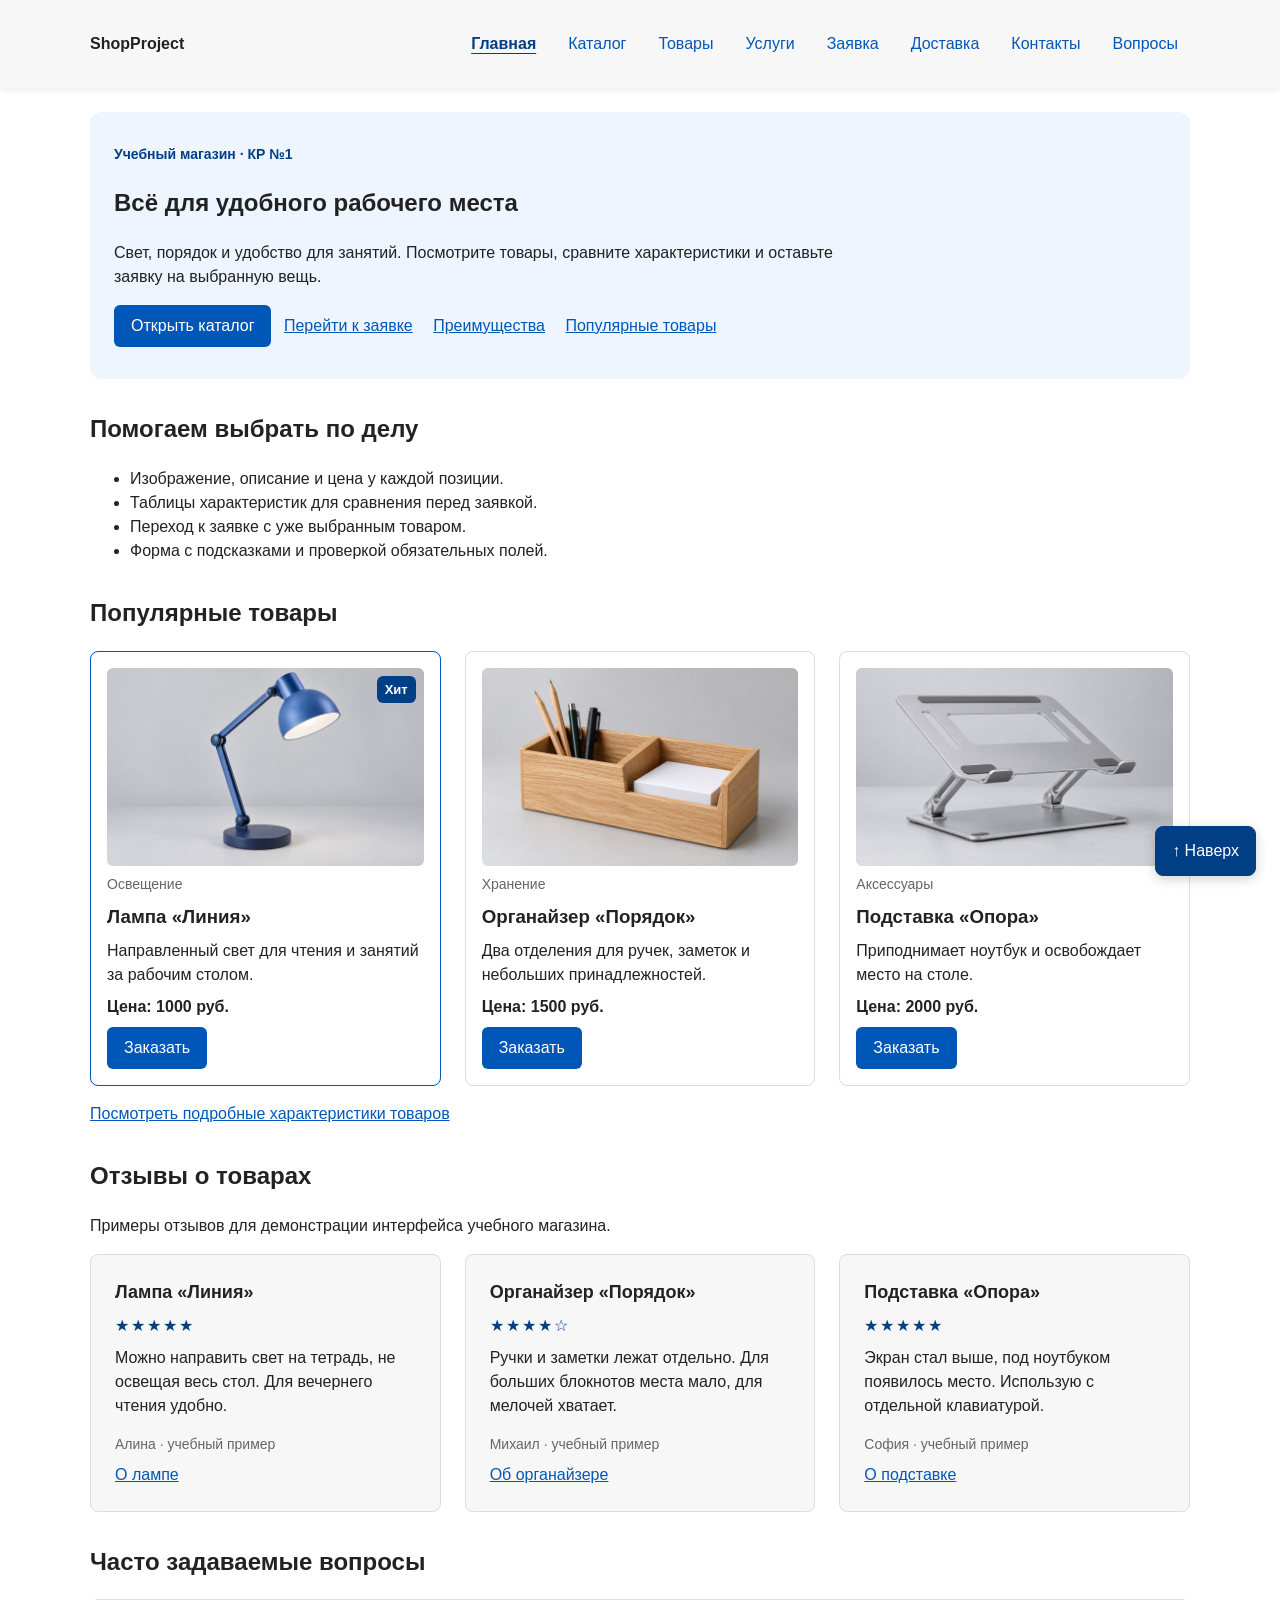
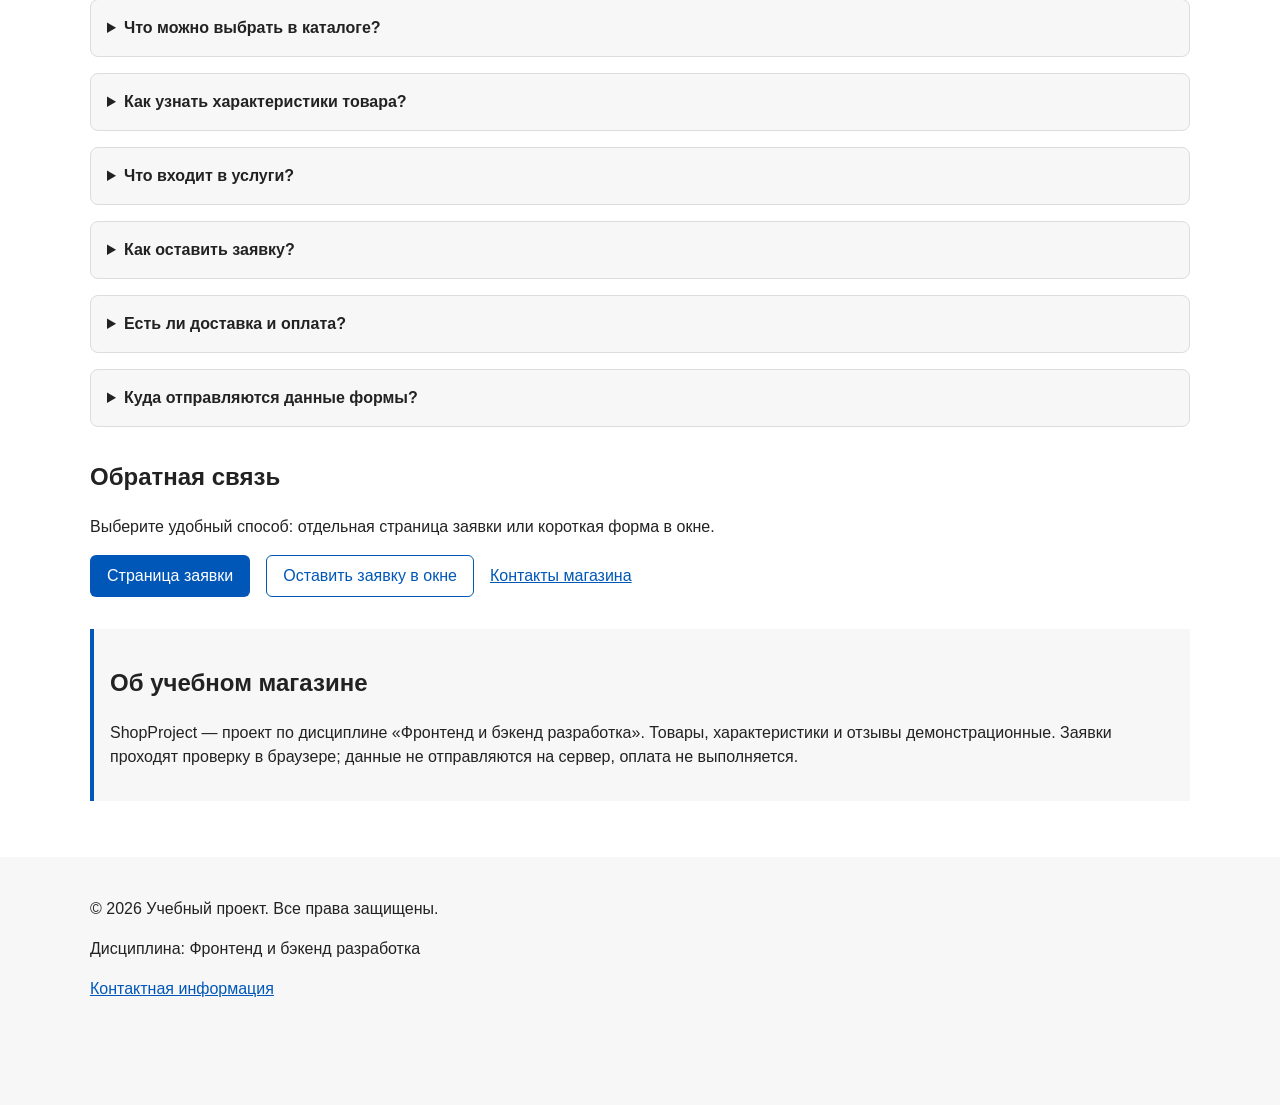
==== index.html @ c2171554 "chore: import HTML and CSS shop from KR1" ====
<!DOCTYPE html>
<html lang="ru">
<head>
  <meta charset="UTF-8">
  <meta name="viewport" content="width=device-width, initial-scale=1.0">
  <meta name="description" content="ShopProject: товары и услуги для рабочего места. Каталог, характеристики, отзывы и учебная форма заявки.">
  <title>Товары для рабочего места — ShopProject</title>
  <meta property="og:type" content="website">
  <meta property="og:locale" content="ru_RU">
  <meta property="og:site_name" content="ShopProject">
  <meta property="og:title" content="Товары для рабочего места — ShopProject">
  <meta property="og:description" content="ShopProject: товары и услуги для рабочего места. Каталог, характеристики, отзывы и учебная форма заявки.">
  <meta property="og:url" content="https://destroffik-code.github.io/kr1-html-css-shop/">
  <meta property="og:image" content="https://destroffik-code.github.io/kr1-html-css-shop/images/preview.jpg">
  <meta property="og:image:width" content="1200">
  <meta property="og:image:height" content="630">
  <meta property="og:image:alt" content="ShopProject — учебный интернет-магазин">
  <link rel="stylesheet" href="css/style.css">
  <script src="js/main.js" defer></script>
</head>
<body class="page" id="top">
  <a class="skip-link" href="#main-content">К содержимому</a>
  <header class="site-header">
    <div class="site-header__inner">
      <a class="site-header__logo" href="index.html">ShopProject</a>
      <nav class="site-nav" aria-label="Основная навигация">
        <ul class="site-nav__list">
          <li class="site-nav__item"><a class="site-nav__link site-nav__link--active" href="index.html" aria-current="page">Главная</a></li>
          <li class="site-nav__item"><a class="site-nav__link" href="catalog.html">Каталог</a></li>
          <li class="site-nav__item"><a class="site-nav__link" href="product.html">Товары</a></li>
          <li class="site-nav__item"><a class="site-nav__link" href="services.html">Услуги</a></li>
          <li class="site-nav__item"><a class="site-nav__link" href="order.html">Заявка</a></li>
          <li class="site-nav__item"><a class="site-nav__link" href="delivery.html">Доставка</a></li>
          <li class="site-nav__item"><a class="site-nav__link" href="contacts.html">Контакты</a></li>
          <li class="site-nav__item"><a class="site-nav__link" href="index.html#faq">Вопросы</a></li>
        </ul>
      </nav>
    </div>
  </header>
  <main class="page__main" id="main-content" tabindex="-1">
    <section class="hero">
      <p class="hero__eyebrow">Учебный магазин · КР №1</p>
      <h1 class="hero__title">Всё для удобного рабочего места</h1>
      <p class="hero__description">Свет, порядок и удобство для занятий. Посмотрите товары,
        сравните характеристики и оставьте заявку на выбранную вещь.</p>
      <a class="button button--primary" href="catalog.html">Открыть каталог</a>
      <a class="hero__link" href="order.html">Перейти к заявке</a>
      <a class="hero__link" href="#advantages">Преимущества</a>
      <a class="hero__link" href="#popular">Популярные товары</a>
    </section>

    <section class="section" id="advantages">
      <h2 class="section__title">Помогаем выбрать по делу</h2>
      <ul class="advantages-list">
        <li class="advantages-list__item">Изображение, описание и цена у каждой позиции.</li>
        <li class="advantages-list__item">Таблицы характеристик для сравнения перед заявкой.</li>
        <li class="advantages-list__item">Переход к заявке с уже выбранным товаром.</li>
        <li class="advantages-list__item">Форма с подсказками и проверкой обязательных полей.</li>
      </ul>
    </section>

    <section class="section" id="popular">
      <h2 class="section__title">Популярные товары</h2>
      <div class="products-grid">
        <article class="product-card product-card--featured">
          <span class="product-card__badge">Хит</span>
          <a class="product-card__image-link" href="product.html#lamp" aria-label="Подробнее: Лампа «Линия»">
            <img class="product-card__image" src="images/lamp.jpg" alt="Синяя настольная лампа с шарнирной стойкой и круглым тёмным основанием" width="640" height="400" loading="lazy" decoding="async">
          </a>
          <p class="product-card__category">Освещение</p>
          <h3 class="product-card__title"><a class="product-card__title-link" href="product.html#lamp">Лампа «Линия»</a></h3>
          <p class="product-card__description">Направленный свет для чтения и занятий за рабочим столом.</p>
          <p class="product-card__price">Цена: 1000 руб.</p>
          <button class="button button--primary product-card__button" type="button" data-product="Лампа «Линия»">Заказать</button>
        </article>

        <article class="product-card">
          <a class="product-card__image-link" href="product.html#organizer" aria-label="Подробнее: Органайзер «Порядок»">
            <img class="product-card__image" src="images/organizer.jpg" alt="Деревянный органайзер с двумя отделениями для карандашей, ручек и бумаги" width="640" height="400" loading="lazy" decoding="async">
          </a>
          <p class="product-card__category">Хранение</p>
          <h3 class="product-card__title"><a class="product-card__title-link" href="product.html#organizer">Органайзер «Порядок»</a></h3>
          <p class="product-card__description">Два отделения для ручек, заметок и небольших принадлежностей.</p>
          <p class="product-card__price">Цена: 1500 руб.</p>
          <button class="button button--primary product-card__button" type="button" data-product="Органайзер «Порядок»">Заказать</button>
        </article>

        <article class="product-card">

          <a class="product-card__image-link" href="product.html#stand" aria-label="Подробнее: Подставка «Опора»">
            <img class="product-card__image" src="images/stand.jpg" alt="Серебристая алюминиевая подставка для ноутбука с нескользящими накладками" width="640" height="400" loading="lazy" decoding="async">
          </a>
          <p class="product-card__category">Аксессуары</p>
          <h3 class="product-card__title"><a class="product-card__title-link" href="product.html#stand">Подставка «Опора»</a></h3>
          <p class="product-card__description">Приподнимает ноутбук и освобождает место на столе.</p>
          <p class="product-card__price">Цена: 2000 руб.</p>
          <button class="button button--primary product-card__button" type="button" data-product="Подставка «Опора»">Заказать</button>
        </article>
      </div>
      <p><a href="product.html">Посмотреть подробные характеристики товаров</a></p>
    </section>

    <section class="section" id="reviews" aria-labelledby="reviews-title">
      <h2 class="section__title" id="reviews-title">Отзывы о товарах</h2>
      <p class="section__description">Примеры отзывов для демонстрации интерфейса учебного магазина.</p>
      <div class="reviews-grid">
        <article class="review-card">
          <h3 class="review-card__title">Лампа «Линия»</h3>
          <p class="review-card__rating" aria-label="Оценка 5 из 5">★★★★★</p>
          <blockquote class="review-card__quote">Можно направить свет на тетрадь, не освещая весь стол. Для вечернего чтения удобно.</blockquote>
          <p class="review-card__author">Алина · учебный пример</p>
          <a class="review-card__link" href="product.html#lamp">О лампе</a>
        </article>
        <article class="review-card">
          <h3 class="review-card__title">Органайзер «Порядок»</h3>
          <p class="review-card__rating" aria-label="Оценка 4 из 5">★★★★☆</p>
          <blockquote class="review-card__quote">Ручки и заметки лежат отдельно. Для больших блокнотов места мало, для мелочей хватает.</blockquote>
          <p class="review-card__author">Михаил · учебный пример</p>
          <a class="review-card__link" href="product.html#organizer">Об органайзере</a>
        </article>
        <article class="review-card">
          <h3 class="review-card__title">Подставка «Опора»</h3>
          <p class="review-card__rating" aria-label="Оценка 5 из 5">★★★★★</p>
          <blockquote class="review-card__quote">Экран стал выше, под ноутбуком появилось место. Использую с отдельной клавиатурой.</blockquote>
          <p class="review-card__author">София · учебный пример</p>
          <a class="review-card__link" href="product.html#stand">О подставке</a>
        </article>
      </div>
    </section>

    <section class="section" id="faq" aria-labelledby="faq-title">
      <h2 class="section__title" id="faq-title">Часто задаваемые вопросы</h2>
      <div class="faq">
        <details class="faq__item">
          <summary class="faq__question">Что можно выбрать в каталоге?</summary>
          <p class="faq__answer">В каталоге представлены четыре товара для рабочего стола: лампа «Линия», органайзер «Порядок», подставка для ноутбука «Опора» и коврик «Контур». Лампа помогает направить свет на рабочую поверхность, органайзер — разложить принадлежности, подставка — приподнять ноутбук, а коврик — защитить стол и выделить место для клавиатуры и мыши. У каждой позиции есть изображение, краткое описание и цена.</p>
          <p class="faq__answer">Также можно выбрать две услуги: подбор рабочего места и организацию стола. Они подойдут, если нужна помощь с выбором принадлежностей или их размещением. Из <a href="catalog.html">каталога</a> можно перейти к подробному описанию любой позиции и оставить заявку. Все товары, услуги и цены представлены в рамках учебного проекта.</p>
        </details>
        <details class="faq__item">
          <summary class="faq__question">Как узнать характеристики товара?</summary>
          <p class="faq__answer">Нажмите на изображение или название нужного товара в каталоге: ссылка откроет его раздел на <a href="product.html">странице характеристик</a>. Там размещены увеличенная иллюстрация, описание назначения, цена и таблица параметров. В таблицах указаны материалы, размеры и другие сведения, которые помогают оценить, подходит ли вещь для вашего рабочего места.</p>
          <p class="faq__answer">Перед выбором лампы посмотрите её высоту, питание и источник света; у органайзера — размеры и количество отделений; у подставки — допустимый размер ноутбука; у коврика — габариты и материал. Между товарами можно переходить по ссылкам в начале страницы. Если после сравнения остались вопросы, перейдите к заявке и укажите их в комментарии.</p>
        </details>
        <details class="faq__item">
          <summary class="faq__question">Что входит в услуги?</summary>
          <p class="faq__answer">Услуга «Подбор рабочего места» включает обсуждение ваших задач и размеров стола, подбор освещения и аксессуаров из каталога, а также рекомендации по их сочетанию. Услуга «Организация стола» посвящена размещению ноутбука и принадлежностей, хранению мелочей и укладке проводов. Её результат описан как схема размещения вещей и памятка по поддержанию порядка.</p>
          <p class="faq__answer">Обе услуги представлены в формате дистанционной консультации продолжительностью 30 минут. Для обсуждения понадобятся размеры стола и описание того, как вы работаете или учитесь. Демонстрационная стоимость подбора — 700 руб., организации стола — 1200 руб.; покупка товаров и выезд специалиста в неё не входят. Подробности и кнопки заявки находятся на <a href="services.html">странице услуг</a>. Фактически консультации в учебном проекте не проводятся.</p>
        </details>
        <details class="faq__item">
          <summary class="faq__question">Как оставить заявку?</summary>
          <p class="faq__answer">Выберите товар или услугу и нажмите «Оставить заявку» в каталоге либо на странице описания. Откроется форма с уже выбранной позицией и темой обращения. Если нужен общий вопрос, перейдите на <a href="order.html">страницу заявки</a> через меню и оставьте вариант без выбора позиции. На главной странице также доступна короткая форма в модальном окне.</p>
          <p class="faq__answer">Укажите имя длиной от двух символов, e-mail и телефон в формате +7 (900) 000-00-00, выберите тему и отметьте согласие. Дату связи и комментарий можно заполнить по желанию: например, описать размеры стола или вопрос о товаре. После нажатия «Отправить заявку» браузер проверит поля и подскажет, что исправить. При успешной проверке форма очистится и появится учебное сообщение; данные на сервер не отправляются.</p>
        </details>
        <details class="faq__item">
          <summary class="faq__question">Есть ли доставка и оплата?</summary>
          <p class="faq__answer">На странице <a href="delivery.html">«Доставка и заявка»</a> приведён пример условий получения товаров: бесплатный самовывоз в Москве или курьерская доставка по городу за 300 руб. Ориентировочный срок доставки в этом сценарии — 2–3 рабочих дня. Стоимость доставки указывается отдельно и не включена в цену товара в каталоге; адрес и время в реальном магазине согласовывались бы после заявки.</p>
          <p class="faq__answer">Для услуг предусмотрен пример дистанционной консультации, поэтому доставка для них не требуется. Сайт демонстрирует выбор позиции и заполнение формы: реальные заказы не оформляются, товары не отправляются, оплата не принимается. Вводить платёжные данные или переводить деньги не нужно. Подробнее о получении товаров, формате услуг и последовательности заявки можно прочитать на странице условий.</p>
        </details>
        <details class="faq__item">
          <summary class="faq__question">Куда отправляются данные формы?</summary>
          <p class="faq__answer">Данные формы обрабатываются только в вашем браузере. При нажатии «Отправить заявку» проверяются обязательные поля, длина имени, формат e-mail и телефона, выбранная тема и отметка согласия. Если обнаружена ошибка, поле выделяется, а браузер показывает подсказку. После исправления данных проверку можно повторить.</p>
          <p class="faq__answer">При успешной проверке поля очищаются и появляется сообщение о том, что заявка проверена. Форма не отправляет введённые сведения на сервер, не записывает их в базу данных и не пересылает по электронной почте. Поэтому сообщение не означает, что магазин получил заказ или свяжется с вами. Для знакомства с формой можно использовать демонстрационные контактные данные; этот сценарий показывает работу интерфейса учебного проекта.</p>
        </details>
      </div>
    </section>

    <section class="section" id="contacts">
      <h2 class="section__title">Обратная связь</h2>
      <p>Выберите удобный способ: отдельная страница заявки или короткая форма в окне.</p>
      <div class="action-list">
        <a class="button button--primary" href="order.html">Страница заявки</a>
        <button class="button button--secondary" type="button" data-open-order>Оставить заявку в окне</button>
        <a href="contacts.html">Контакты магазина</a>
      </div>
      <p class="success-message" id="success-message" role="status" tabindex="-1" hidden></p>
    </section>

    <aside class="aside-info">
      <h2 class="aside-info__title">Об учебном магазине</h2>
      <p>ShopProject — проект по дисциплине «Фронтенд и бэкенд разработка».
        Товары, характеристики и отзывы демонстрационные. Заявки проходят проверку в браузере;
        данные не отправляются на сервер, оплата не выполняется.</p>
    </aside>
  </main>
  <footer class="site-footer">
    <div class="site-footer__inner">
      <p>&copy; 2026 Учебный проект. Все права защищены.</p>
      <p>Дисциплина: Фронтенд и бэкенд разработка</p>
      <p><a href="contacts.html">Контактная информация</a></p>
    </div>
  </footer>
  <a class="back-to-top" href="#top" aria-label="Наверх страницы">↑ Наверх</a>
<dialog class="order-dialog" id="order-dialog" aria-labelledby="order-dialog-title">
  <h2 class="order-dialog__title" id="order-dialog-title" tabindex="-1" autofocus>Оформление заявки</h2>

  <p class="order-dialog__product" id="selected-product-label" hidden></p>
  <form class="order-form" id="order-form" action="#" method="post" novalidate>
    <input id="selected-product" name="selected-product" type="hidden">

    <div class="order-form__field">
      <label class="order-form__label" for="order-name">Имя</label>
      <input class="order-form__input"
        id="order-name"
        name="name"
        type="text"
        placeholder="Введите ваше имя"
        minlength="2"
        autocomplete="given-name"
        required
      >
    </div>

    <div class="order-form__field">
      <label class="order-form__label" for="order-email">E-mail</label>
      <input class="order-form__input"
        id="order-email"
        name="email"
        type="email"
        placeholder="example@mail.ru"
        autocomplete="email"
        required
      >
    </div>

    <div class="order-form__field">
      <label class="order-form__label" for="order-phone">Телефон</label>
      <input class="order-form__input"
        id="order-phone"
        aria-describedby="order-phone-hint"
        name="phone"
        autocomplete="tel"
        type="tel"
        inputmode="tel"
        placeholder="+7 (900) 000-00-00"
        pattern="^\+7 \(\d{3}\) \d{3}-\d{2}-\d{2}$"
        required
      >
      <small class="order-form__hint" id="order-phone-hint">Формат: +7 (900) 000-00-00</small>
    </div>

    <div class="order-form__field">
      <label class="order-form__label" for="order-date">Дата связи</label>
      <input class="order-form__input"
        id="order-date"
        name="date"
        type="date"
      >
    </div>

    <div class="order-form__field">
      <label class="order-form__label" for="order-topic">Тема заявки</label>
      <select class="order-form__select" id="order-topic" name="topic" required>
        <option value="">Выберите тему</option>
        <option value="product">Заказ товара</option>
        <option value="consultation">Консультация</option>
        <option value="delivery">Доставка</option>
      </select>
    </div>

    <div class="order-form__field">
      <label class="order-form__label" for="order-comment">Комментарий</label>
      <textarea class="order-form__textarea"
        id="order-comment"
        name="comment"
        rows="4"
        placeholder="Укажите дополнительную информацию"
      ></textarea>
    </div>

    <div class="order-form__field">
      <label class="order-form__label" for="order-agreement">
        <input class="order-form__input order-form__input--checkbox"
          id="order-agreement"
          name="agreement"
          type="checkbox"
          required
        >
        Я согласен на обработку данных
      </label>
    </div>

    <div class="order-form__actions">
      <button class="button button--secondary" type="button" id="close-order-dialog">Закрыть</button>
      <button class="button button--primary" type="submit">Отправить заявку</button>
    </div>
  </form>
</dialog>
</body>
</html>
---- css/style.css ----
/* 1. Дизайн-токены проекта. */
:root {
  --color-bg: #ffffff;
  --color-text: #222222;
  --color-muted: #666666;
  --color-primary: #0057b8;
  --color-primary-dark: #003f86;
  --color-primary-pressed: #002d61;
  --color-border: #dddddd;
  --color-surface: #f7f7f7;
  --color-surface-accent: #eef5ff;
  --color-field-muted: #eeeeee;
  --color-danger: #b00020;
  --color-success: #168a2f;
  --color-success-bg: #eefaf0;
  --color-white: #ffffff;
  --color-backdrop: rgba(0, 0, 0, 0.5);

  --space-xs: 4px;
  --space-sm: 8px;
  --space-md: 16px;
  --space-lg: 24px;
  --space-xl: 32px;

  --radius-sm: 6px;
  --radius-md: 8px;
  --radius-lg: 12px;
  --container-width: 1100px;
  --motion-factor: 1;
  --header-height: 88px;
}

/* 2. Сброс и общие правила документа. Компоненты оформляются классами. */
* {
  box-sizing: border-box;
}

html {
  scroll-behavior: smooth;
  scroll-padding-top: var(--header-height);
}

.page {
  margin: 0;
  padding-top: var(--header-height);
  font-family: Arial, sans-serif;
  line-height: 1.5;
  color: var(--color-text);
  background-color: var(--color-bg);
}

.page__main {
  padding: var(--space-lg);
}

a {
  color: var(--color-primary);
}

a:hover {
  color: var(--color-primary-dark);
}

a:focus-visible {
  outline: 2px solid var(--color-primary);
  outline-offset: 3px;
}

:target {
  outline: 2px dashed var(--color-primary);
  outline-offset: 4px;
}

/* 3. Шапка и самостоятельный блок навигации. */
.site-header {
  position: fixed;
  top: 0;
  right: 0;
  left: 0;
  z-index: 15;
  height: var(--header-height);
  padding: var(--space-lg);
  background-color: var(--color-surface);
  box-shadow: 0 1px 8px rgba(0, 0, 0, 0.1);
}

.site-header__inner {
  display: flex;
  align-items: center;
  justify-content: space-between;
  gap: var(--space-md);
  max-width: var(--container-width);
  height: 100%;
  margin: 0 auto;
}

.site-header__logo {
  font-weight: bold;
  text-decoration: none;
  color: var(--color-text);
}

.site-nav__list {
  display: flex;
  flex-wrap: wrap;
  justify-content: center;
  align-items: center;
  gap: var(--space-sm);
  padding: 0;
  margin: 0;
  list-style: none;
}

.site-nav__item {
  margin: 0;
}

.site-nav__link {
  display: inline-block;
  padding: var(--space-sm) 12px;
  color: var(--color-primary);
  text-decoration: none;
  border-radius: var(--radius-sm);
}

.site-nav__link--active {
  color: var(--color-primary-dark);
  font-weight: bold;
  text-decoration: underline;
  text-underline-offset: 4px;
}

.site-nav__link:hover {
  color: var(--color-white);
  background-color: var(--color-primary);
}

.site-nav__link:focus-visible {
  outline: 2px solid var(--color-primary);
  outline-offset: 3px;
}

/* 4. Разделы страниц и хлебные крошки. */
.hero {
  max-width: var(--container-width);
  margin: 0 auto var(--space-xl);
  padding: var(--space-xl) var(--space-lg);
  background-color: var(--color-surface-accent);
  border-radius: var(--radius-lg);
}

.hero__link {
  display: inline-block;
  margin: var(--space-sm);
}

.section {
  max-width: var(--container-width);
  margin: 0 auto var(--space-xl);
  scroll-margin-top: var(--space-lg);
}

.section__title {
  margin-top: 0;
}

.breadcrumbs {
  max-width: var(--container-width);
  margin: 0 auto var(--space-md);
  font-size: 14px;
  color: var(--color-muted);
}

.breadcrumbs__link {
  color: var(--color-primary);
}

.breadcrumbs__current::before {
  content: " / ";
  color: var(--color-muted);
}

.aside-info {
  max-width: var(--container-width);
  margin: 0 auto var(--space-xl);
  padding: var(--space-md);
  border-left: 4px solid var(--color-primary);
  background-color: var(--color-surface);
}

.contact-details {
  font-style: normal;
}

.contact-details__item {
  margin-bottom: var(--space-sm);
}

/* 5. Grid управляет раскладкой, карточка не зависит от страницы. */
.products-grid {
  display: grid;
  grid-template-columns: repeat(3, minmax(0, 1fr));
  gap: var(--space-lg);
}

.product-card {
  position: relative;
  display: flex;
  flex-direction: column;
  gap: var(--space-sm);
  min-width: 0;
  padding: var(--space-md);
  border: 1px solid var(--color-border);
  border-radius: var(--radius-md);
  background-color: var(--color-bg);
  overflow-wrap: anywhere;
  transition: background-color 160ms ease, border-color 160ms ease, box-shadow 160ms ease, transform 160ms ease;
}

.product-card--featured {
  border-color: var(--color-primary);
}

.product-card__title,
.product-card__description,
.product-card__price {
  margin: 0;
}

.product-card__button {
  align-self: flex-start;
  margin-top: auto;
}

/* 6. Каталог и его фильтры. */
.catalog-layout {
  display: grid;
  grid-template-columns: 260px minmax(0, 1fr);
  grid-template-areas: "filters products";
  align-items: start;
  gap: var(--space-lg);
  max-width: var(--container-width);
  margin: 0 auto var(--space-xl);
}

.catalog-filters {
  grid-area: filters;
  position: sticky;
  top: calc(var(--header-height) + var(--space-lg));
  max-height: calc(100dvh - var(--header-height) - 2 * var(--space-lg));
  overflow-y: auto;
  min-width: 0;
  padding: var(--space-md);
  border: 1px solid var(--color-border);
  border-radius: var(--radius-md);
  background-color: var(--color-surface);
}

.catalog-products {
  grid-area: products;
  min-width: 0;
}

.catalog-filters__title,
.catalog-products__title {
  margin-top: 0;
}

.catalog-filters__note {
  color: var(--color-muted);
  font-size: 14px;
}

.catalog-filters__form {
  display: grid;
  gap: var(--space-md);
}

.catalog-filters__group {
  min-width: 0;
  margin: 0;
  padding: var(--space-md);
  border: 1px solid var(--color-border);
  border-radius: var(--radius-sm);
}

.catalog-filters__legend {
  font-weight: 700;
}

.catalog-filters__label {
  display: block;
  margin-bottom: var(--space-sm);
}

.catalog-filters__label--range-end {
  margin-top: var(--space-sm);
}

.catalog-filters__input {
  width: 100%;
  padding: var(--space-sm) 10px;
  border: 1px solid var(--color-border);
  border-radius: var(--radius-sm);
  background-color: var(--color-bg);
  color: var(--color-text);
  font: inherit;
}

.catalog-filters__input:focus-visible,
.catalog-filters__checkbox:focus-visible {
  outline: 2px solid var(--color-primary);
  outline-offset: 3px;
}

.catalog-filters__button {
  justify-self: start;
}

/* 7. Общий блок кнопки и его варианты. */
.button {
  display: inline-block;
  padding: var(--space-sm) var(--space-md);
  border: 1px solid transparent;
  border-radius: var(--radius-sm);
  font: inherit;
  text-decoration: none;
  cursor: pointer;
  transition: color 160ms ease, background-color 160ms ease, border-color 160ms ease, box-shadow 160ms ease, transform 160ms ease;
}

.button--primary {
  color: var(--color-white);
  background-color: var(--color-primary);
}

.button--secondary {
  color: var(--color-primary);
  background-color: transparent;
  border: 1px solid var(--color-primary);
}

.button:focus-visible {
  outline: 3px solid var(--color-primary);
  outline-offset: 3px;
  box-shadow: 0 0 0 3px var(--color-white);
}

.button:active:not(:disabled) {
  color: var(--color-white);
  background-color: var(--color-primary-pressed);
  border-color: var(--color-primary-pressed);
  transform: translateY(calc(1px * var(--motion-factor)));
  box-shadow: inset 0 2px 4px rgba(0, 0, 0, 0.25);
}

.button:disabled,
.button:disabled:hover,
.button:disabled:active {
  color: var(--color-muted);
  background-color: var(--color-field-muted);
  border-color: var(--color-border);
  cursor: not-allowed;
  transform: none;
  outline: none;
  box-shadow: none;
}

/* 8. Модальное окно и независимая форма. */
.order-dialog {
  width: min(100% - 32px, 560px);
  padding: var(--space-lg);
  border: none;
  border-radius: var(--radius-lg);
}

.order-dialog::backdrop {
  background-color: var(--color-backdrop);
}

.order-dialog__title {
  margin-top: 0;
}

.order-form__field {
  margin-bottom: var(--space-md);
}

.order-form__label {
  display: block;
  margin-bottom: var(--space-xs);
}

.order-form__input,
.order-form__select,
.order-form__textarea {
  width: 100%;
  padding: 10px 12px;
  border: 1px solid var(--order-field-border, var(--color-border));
  border-radius: var(--radius-sm);
  background-color: var(--order-field-bg, var(--color-white));
  font: inherit;
}

.order-form__input--checkbox {
  width: auto;
  background-color: var(--color-white);
}

.order-form__hint {
  display: block;
  margin-top: var(--space-xs);
  color: var(--color-muted);
}

/* Контекст фокуса передаётся через переменные, без цепочек вложенных селекторов. */
.order-form:has(:is(.order-form__input:not(.order-form__input--checkbox), .order-form__select, .order-form__textarea):focus) {
  --order-field-bg: var(--color-field-muted);
  --order-field-border: var(--color-muted);
}

:is(.order-form__input, .order-form__select, .order-form__textarea):where(:focus) {
  border-color: var(--color-primary);
  background-color: var(--color-white);
}

.order-form__input:focus-visible,
.order-form__select:focus-visible,
.order-form__textarea:focus-visible {
  outline: 2px solid var(--color-primary);
  outline-offset: 3px;
}

.order-form__input--error,
.order-form__select--error,
.order-form__textarea--error {
  border-color: var(--color-danger);
}

.order-form__input--checkbox.order-form__input--error {
  outline: 2px solid var(--color-danger);
  outline-offset: 3px;
}

.order-form__actions {
  display: flex;
  gap: var(--space-md);
  margin-top: var(--space-lg);
  flex-wrap: wrap;
}

.success-message {
  max-width: var(--container-width);
  margin: var(--space-lg) auto;
  padding: var(--space-md);
  border-left: 4px solid var(--color-success);
  background-color: var(--color-success-bg);
}

/* 9. Подвал. */
.site-footer {
  padding: var(--space-lg) var(--space-lg) 88px;
  background-color: var(--color-surface);
  scroll-margin-top: var(--space-lg);
}

.site-footer__inner {
  max-width: var(--container-width);
  margin: 0 auto;
}

/* 10. Иллюстрации, отзывы и дополнения практики №8. */
.skip-link {
  position: fixed;
  top: var(--space-sm);
  left: var(--space-md);
  z-index: 30;
  padding: var(--space-sm) var(--space-md);
  color: var(--color-white);
  background-color: var(--color-primary-dark);
  transform: translateY(-200%);
}

.skip-link:focus-visible {
  transform: translateY(0);
}

.hero__eyebrow {
  margin-top: 0;
  color: var(--color-primary-dark);
  font-size: 14px;
  font-weight: 700;
}

.hero__description {
  max-width: 720px;
}

.product-card:focus-within {
  border-color: var(--color-primary);
  background-color: var(--color-surface-accent);
  box-shadow: 0 0 0 2px var(--color-primary);
}

.product-card:active {
  border-color: var(--color-primary-pressed);
  background-color: var(--color-surface-accent);
  box-shadow: inset 0 0 0 1px var(--color-primary-pressed);
  transform: translateY(0);
}

.product-card__badge {
  position: absolute;
  top: var(--space-lg);
  right: var(--space-lg);
  z-index: 1;
  padding: var(--space-xs) var(--space-sm);
  color: var(--color-white);
  background-color: var(--color-primary-dark);
  border-radius: var(--radius-sm);
  font-size: 13px;
  font-weight: 700;
  pointer-events: none;
}

.product-card__image-link {
  display: block;
  border-radius: var(--radius-sm);
}

.product-card__image,
.product-detail__image {
  display: block;
  width: 100%;
  height: auto;
  aspect-ratio: 8 / 5;
  object-fit: contain;
  border-radius: var(--radius-sm);
  background-color: var(--color-surface-accent);
}

.product-card__category,
.product-detail__category {
  margin: 0;
  color: var(--color-muted);
  font-size: 14px;
}

.product-card__title-link {
  color: var(--color-text);
  text-decoration: none;
}

.product-card__title-link:hover {
  color: var(--color-primary);
  text-decoration: underline;
}

.product-card__price {
  font-weight: 700;
}

.reviews-grid {
  display: grid;
  grid-template-columns: repeat(3, minmax(0, 1fr));
  gap: var(--space-lg);
}

.review-card {
  display: flex;
  flex-direction: column;
  padding: var(--space-lg);
  border: 1px solid var(--color-border);
  border-radius: var(--radius-md);
  background-color: var(--color-surface);
}

.review-card__title {
  margin: 0;
  font-size: 18px;
}

.review-card__rating {
  margin: var(--space-sm) 0;
  color: var(--color-primary-dark);
  letter-spacing: 2px;
}

.review-card__quote {
  margin: 0 0 var(--space-md);
}

.review-card__author {
  margin: auto 0 var(--space-sm);
  color: var(--color-muted);
  font-size: 14px;
}

.review-card__link {
  align-self: flex-start;
}

.back-to-top {
  position: fixed;
  right: var(--space-lg);
  bottom: var(--space-lg);
  z-index: 20;
  padding: 12px var(--space-md);
  border: 1px solid var(--color-primary-dark);
  border-radius: var(--radius-md);
  color: var(--color-white);
  background-color: var(--color-primary-dark);
  text-decoration: none;
  box-shadow: 0 3px 12px rgba(0, 0, 0, 0.18);
  transition: background-color 160ms ease, box-shadow 160ms ease, transform 160ms ease;
}

.back-to-top:focus-visible {
  outline: 3px solid var(--color-primary);
  outline-offset: 3px;
}

.back-to-top:active {
  color: var(--color-white);
  background-color: var(--color-primary-pressed);
  transform: translateY(calc(1px * var(--motion-factor)));
  box-shadow: inset 0 2px 4px rgba(0, 0, 0, 0.25);
}

/* Подъём и тень при наведении нужны только устройствам с точным указателем. */
@media (hover: hover) and (pointer: fine) {
  .button--primary:hover:not(:disabled):not(:active) {
    color: var(--color-white);
    background-color: var(--color-primary-dark);
    box-shadow: 0 4px 10px rgba(0, 57, 120, 0.2);
    transform: translateY(calc(-2px * var(--motion-factor)));
  }

  .button--secondary:hover:not(:disabled):not(:active) {
    color: var(--color-white);
    background-color: var(--color-primary);
    box-shadow: 0 4px 10px rgba(0, 57, 120, 0.2);
    transform: translateY(calc(-2px * var(--motion-factor)));
  }

  .product-card:hover:not(:active) {
    border-color: var(--color-primary);
    box-shadow: 0 8px 24px rgba(0, 57, 120, 0.18);
    transform: translateY(calc(-4px * var(--motion-factor)));
  }

  .product-card:focus-within:hover:not(:active) {
    box-shadow: 0 0 0 2px var(--color-primary), 0 8px 24px rgba(0, 57, 120, 0.18);
  }

  .back-to-top:hover:not(:active) {
    color: var(--color-white);
    background-color: var(--color-primary);
    transform: translateY(calc(-2px * var(--motion-factor)));
  }
}

.product-links,
.action-list {
  display: flex;
  flex-wrap: wrap;
  align-items: center;
  gap: var(--space-md);
}

.product-detail {
  display: grid;
  grid-template-columns: minmax(0, 1fr) minmax(0, 1fr);
  gap: var(--space-xl);
  max-width: var(--container-width);
  margin: 0 auto var(--space-xl);
  padding: var(--space-lg);
  border: 1px solid var(--color-border);
  border-radius: var(--radius-lg);
  scroll-margin-top: var(--space-lg);
}

.product-detail__figure {
  min-width: 0;
  margin: 0;
}

.product-detail__caption {
  margin-top: var(--space-sm);
  color: var(--color-muted);
  font-size: 14px;
}

.product-detail__content {
  min-width: 0;
}

.product-detail__title {
  margin: var(--space-sm) 0;
}

.product-detail__price {
  font-size: 24px;
  font-weight: 700;
}

.product-table {
  width: 100%;
  border-collapse: collapse;
  font-size: 14px;
}

.product-table__caption {
  margin-bottom: var(--space-sm);
  text-align: left;
  font-weight: 700;
}

.product-table__head {
  background-color: var(--color-surface-accent);
}

.product-table__cell {
  padding: var(--space-sm) 12px;
  border: 1px solid var(--color-border);
  text-align: left;
  vertical-align: top;
  overflow-wrap: anywhere;
}

.product-table__cell--label {
  width: 44%;
  font-weight: 400;
}

.order-layout {
  display: grid;
  grid-template-columns: minmax(0, 2fr) minmax(0, 1fr);
  align-items: start;
  gap: var(--space-xl);
}

.order-form--page,
.order-help {
  min-width: 0;
  padding: var(--space-lg);
  border: 1px solid var(--color-border);
  border-radius: var(--radius-lg);
}

.order-help {
  background-color: var(--color-surface-accent);
}

.order-help__title {
  margin-top: 0;
}

.order-help__steps {
  padding-left: var(--space-lg);
}

.order-dialog__product {
  color: var(--color-primary-dark);
  font-weight: 700;
}

/* FAQ раскрывается штатным элементом details, без JavaScript. */
.faq {
  display: grid;
  gap: var(--space-md);
}

.faq__item {
  padding: var(--space-md);
  border: 1px solid var(--color-border);
  border-radius: var(--radius-md);
  background-color: var(--color-surface);
}

.faq__question {
  cursor: pointer;
  font-weight: 700;
}

.faq__question:hover {
  color: var(--color-primary);
}

.faq__question:focus-visible {
  outline: 2px solid var(--color-primary);
  outline-offset: 4px;
}

.faq__item[open] {
  border-color: var(--color-primary);
}

.faq__answer {
  margin-bottom: 0;
}

/* 11. Раскладка на узких экранах и уменьшение движения. */
@media (max-width: 1100px) {
  :root {
    --header-height: 152px;
  }

  .site-header {
    padding: var(--space-md) var(--space-lg);
  }

  .site-header__inner {
    display: grid;
    grid-template-columns: minmax(0, 1fr);
    align-content: center;
    gap: var(--space-sm);
  }

  .site-header__logo {
    justify-self: start;
  }

  .site-nav__list {
    display: grid;
    grid-template-columns: repeat(4, minmax(0, 1fr));
  }

  .site-nav__link {
    display: block;
    text-align: center;
    white-space: nowrap;
  }
}

@media (max-width: 800px) {
  .products-grid {
    grid-template-columns: repeat(2, minmax(0, 1fr));
  }

  .catalog-layout {
    grid-template-columns: minmax(0, 1fr);
    grid-template-areas: "filters" "products";
  }

  .product-detail,
  .order-layout,
  .reviews-grid {
    grid-template-columns: minmax(0, 1fr);
  }

  .catalog-filters {
    position: static;
    max-height: none;
    overflow-y: visible;
  }

  .section,
  .product-detail {
    scroll-margin-top: var(--space-md);
  }
}

@media (max-width: 540px) {
  :root {
    --header-height: 200px;
  }

  .site-nav__list {
    grid-template-columns: repeat(3, minmax(0, 1fr));
  }

  .site-header,
  .page__main {
    padding: var(--space-md);
  }

  .products-grid {
    grid-template-columns: 1fr;
  }

  .site-footer {
    padding: var(--space-md) var(--space-md) 88px;
  }

  .product-detail,
  .order-form--page {
    padding: var(--space-md);
  }

  .back-to-top {
    right: var(--space-md);
    bottom: var(--space-md);
  }

  .section {
    scroll-margin-top: var(--space-md);
  }
}

@media (prefers-reduced-motion: reduce) {
  :root {
    --motion-factor: 0;
  }

  html {
    scroll-behavior: auto;
  }

  .button,
  .product-card,
  .back-to-top {
    transition: none;
  }
}
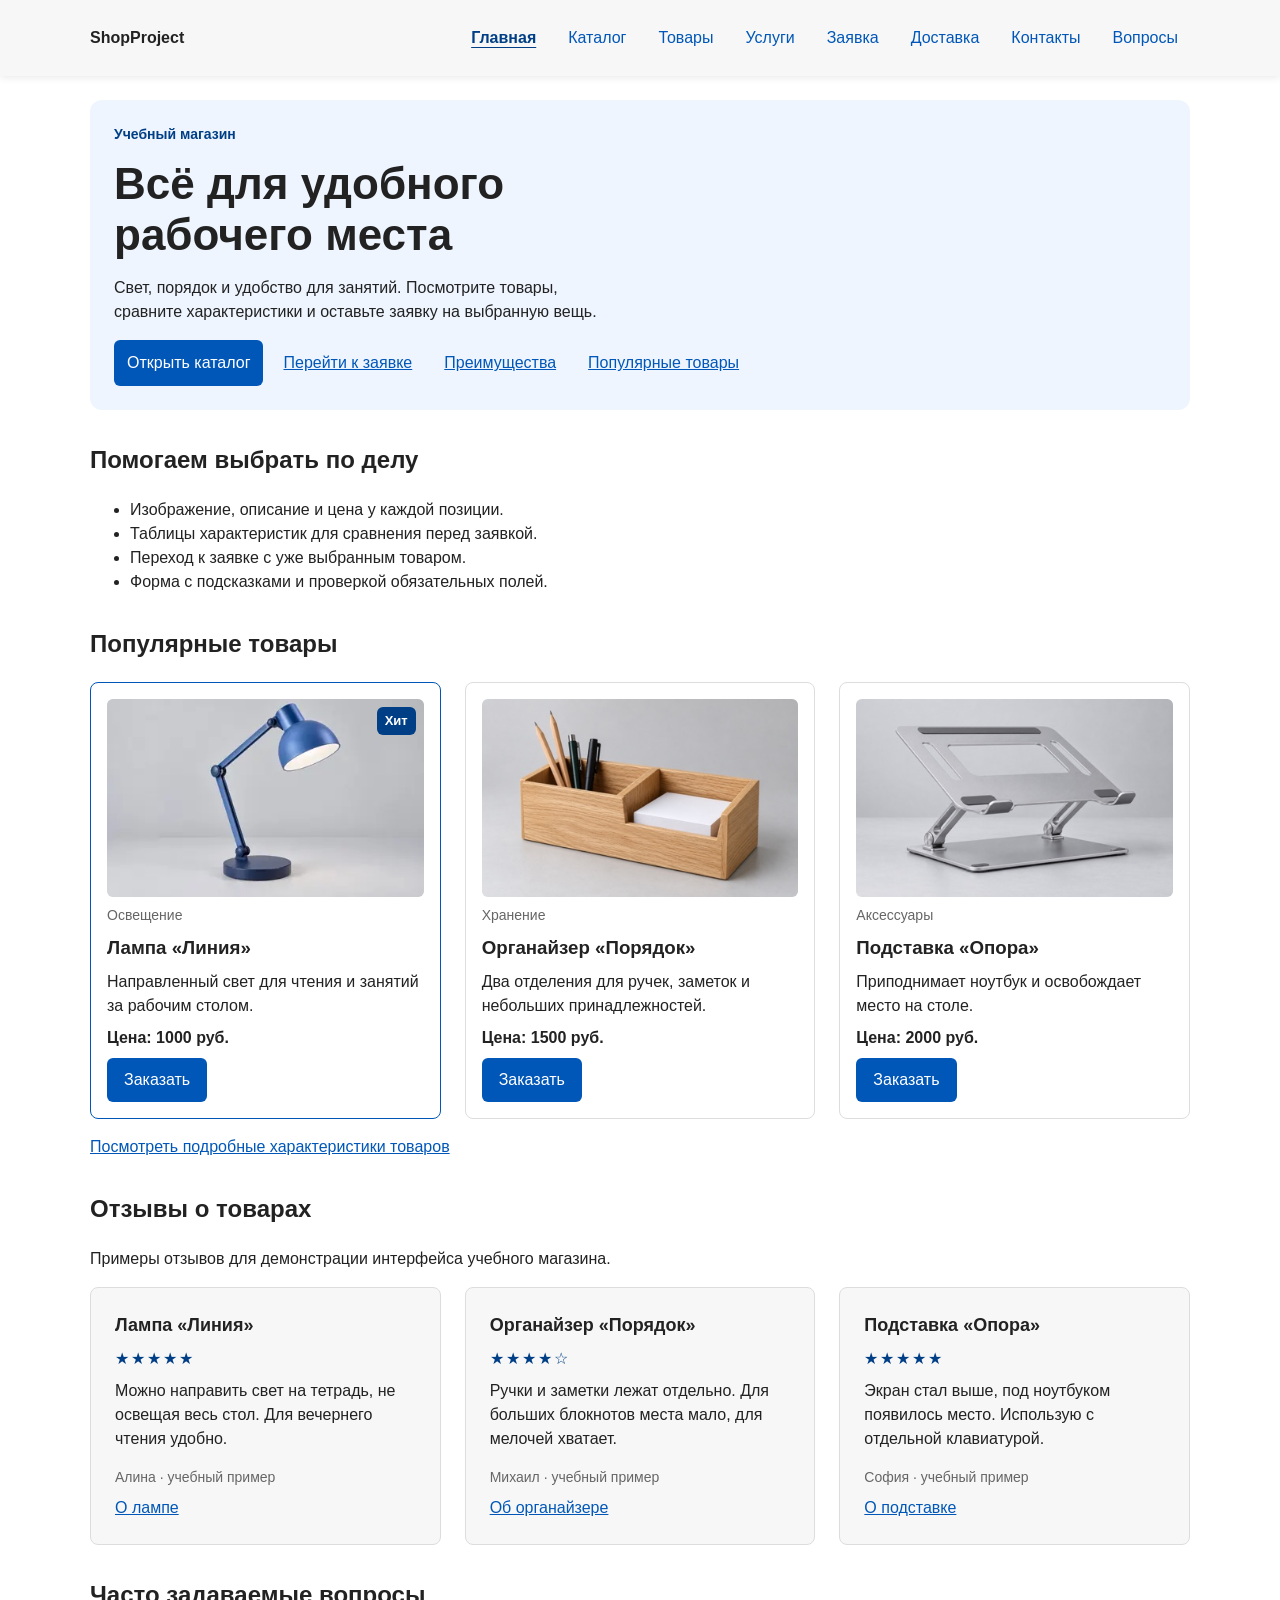
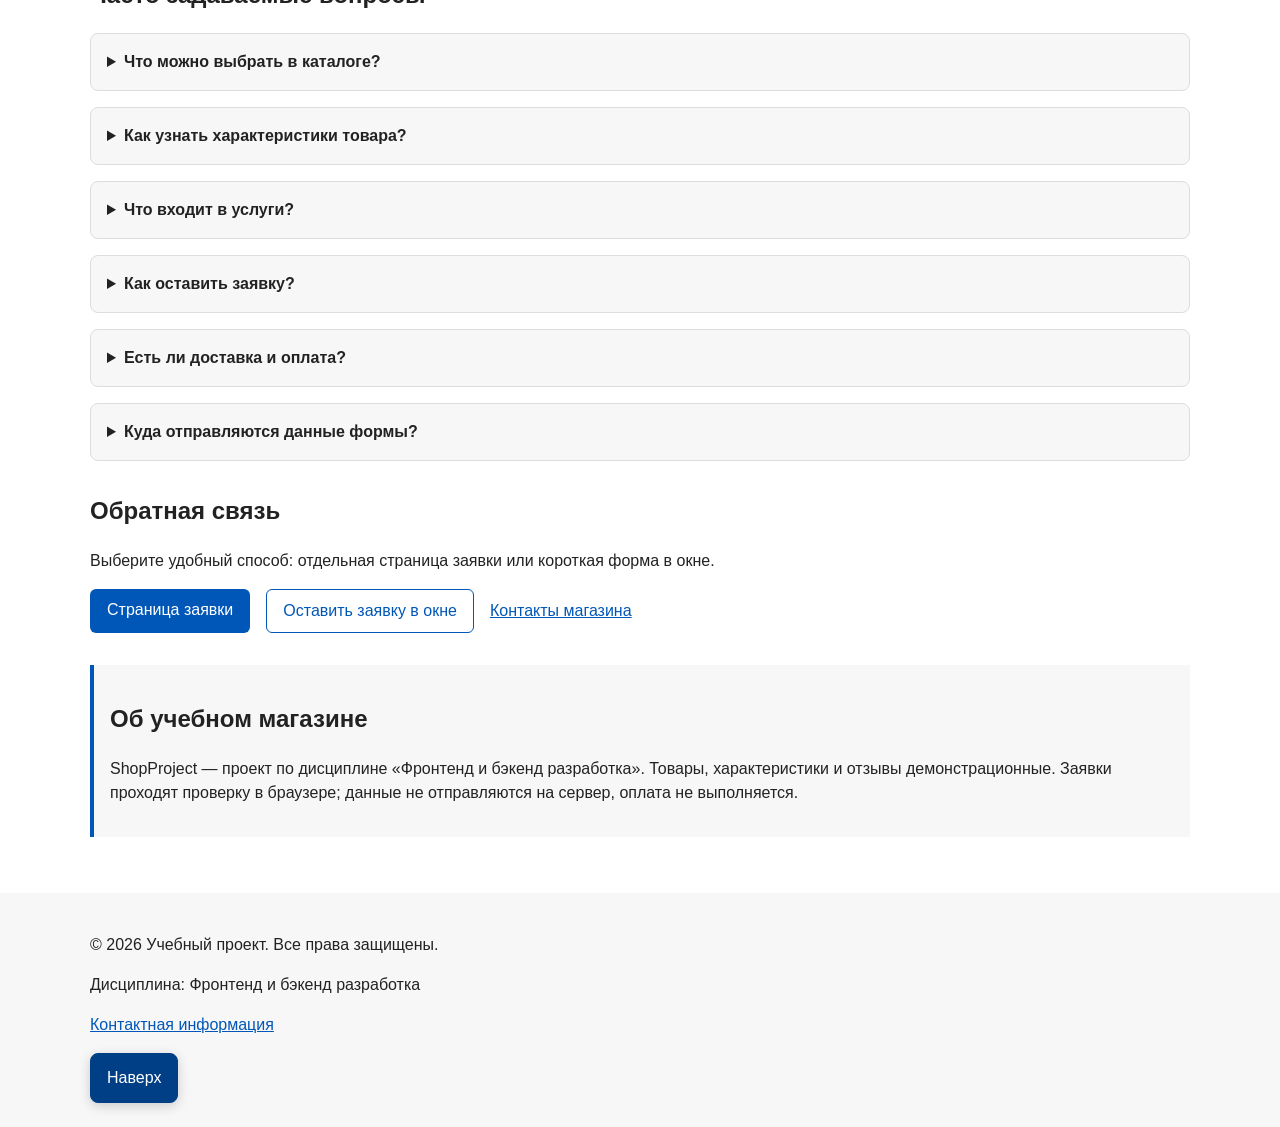
==== commit b0c9956e: "feat: add responsive layout styles" ====
--- a/index.html
+++ b/index.html
@@ -10,12 +10,11 @@
   <meta property="og:site_name" content="ShopProject">
   <meta property="og:title" content="Товары для рабочего места — ShopProject">
   <meta property="og:description" content="ShopProject: товары и услуги для рабочего места. Каталог, характеристики, отзывы и учебная форма заявки.">
-  <meta property="og:url" content="https://destroffik-code.github.io/kr1-html-css-shop/">
-  <meta property="og:image" content="https://destroffik-code.github.io/kr1-html-css-shop/images/preview.jpg">
   <meta property="og:image:width" content="1200">
   <meta property="og:image:height" content="630">
   <meta property="og:image:alt" content="ShopProject — учебный интернет-магазин">
   <link rel="stylesheet" href="css/style.css">
+  <link rel="stylesheet" href="css/responsive.css">
   <script src="js/main.js" defer></script>
 </head>
 <body class="page" id="top">
@@ -39,14 +38,16 @@
   </header>
   <main class="page__main" id="main-content" tabindex="-1">
     <section class="hero">
-      <p class="hero__eyebrow">Учебный магазин · КР №1</p>
+      <p class="hero__eyebrow">Учебный магазин</p>
       <h1 class="hero__title">Всё для удобного рабочего места</h1>
       <p class="hero__description">Свет, порядок и удобство для занятий. Посмотрите товары,
         сравните характеристики и оставьте заявку на выбранную вещь.</p>
-      <a class="button button--primary" href="catalog.html">Открыть каталог</a>
-      <a class="hero__link" href="order.html">Перейти к заявке</a>
-      <a class="hero__link" href="#advantages">Преимущества</a>
-      <a class="hero__link" href="#popular">Популярные товары</a>
+      <div class="hero__actions">
+        <a class="button button--primary" href="catalog.html">Открыть каталог</a>
+        <a class="hero__link" href="order.html">Перейти к заявке</a>
+        <a class="hero__link" href="#advantages">Преимущества</a>
+        <a class="hero__link" href="#popular">Популярные товары</a>
+      </div>
     </section>
 
     <section class="section" id="advantages">
@@ -65,7 +66,11 @@
         <article class="product-card product-card--featured">
           <span class="product-card__badge">Хит</span>
           <a class="product-card__image-link" href="product.html#lamp" aria-label="Подробнее: Лампа «Линия»">
-            <img class="product-card__image" src="images/lamp.jpg" alt="Синяя настольная лампа с шарнирной стойкой и круглым тёмным основанием" width="640" height="400" loading="lazy" decoding="async">
+            <picture>
+              <source type="image/webp" srcset="images/lamp-400.webp 400w, images/lamp-800.webp 800w, images/lamp.webp 1280w"
+                sizes="(min-width: 1148px) 317px, (min-width: 1024px) calc(33.33vw - 66px), (min-width: 768px) calc(50vw - 70px), calc(100vw - 66px)">
+              <img class="product-card__image" src="images/lamp.jpg" srcset="images/lamp-400.jpg 400w, images/lamp-800.jpg 800w, images/lamp.jpg 1280w" sizes="(min-width: 1148px) 317px, (min-width: 1024px) calc(33.33vw - 66px), (min-width: 768px) calc(50vw - 70px), calc(100vw - 66px)" alt="Синяя настольная лампа с шарнирной стойкой и круглым тёмным основанием" width="640" height="400" loading="lazy" decoding="async">
+            </picture>
           </a>
           <p class="product-card__category">Освещение</p>
           <h3 class="product-card__title"><a class="product-card__title-link" href="product.html#lamp">Лампа «Линия»</a></h3>
@@ -76,7 +81,7 @@
 
         <article class="product-card">
           <a class="product-card__image-link" href="product.html#organizer" aria-label="Подробнее: Органайзер «Порядок»">
-            <img class="product-card__image" src="images/organizer.jpg" alt="Деревянный органайзер с двумя отделениями для карандашей, ручек и бумаги" width="640" height="400" loading="lazy" decoding="async">
+            <img class="product-card__image" src="images/organizer.jpg" srcset="images/organizer-400.jpg 400w, images/organizer-800.jpg 800w, images/organizer.jpg 1280w" sizes="(min-width: 1148px) 317px, (min-width: 1024px) calc(33.33vw - 66px), (min-width: 768px) calc(50vw - 70px), calc(100vw - 66px)" alt="Деревянный органайзер с двумя отделениями для карандашей, ручек и бумаги" width="640" height="400" loading="lazy" decoding="async">
           </a>
           <p class="product-card__category">Хранение</p>
           <h3 class="product-card__title"><a class="product-card__title-link" href="product.html#organizer">Органайзер «Порядок»</a></h3>
@@ -88,7 +93,7 @@
         <article class="product-card">
 
           <a class="product-card__image-link" href="product.html#stand" aria-label="Подробнее: Подставка «Опора»">
-            <img class="product-card__image" src="images/stand.jpg" alt="Серебристая алюминиевая подставка для ноутбука с нескользящими накладками" width="640" height="400" loading="lazy" decoding="async">
+            <img class="product-card__image" src="images/stand.jpg" srcset="images/stand-400.jpg 400w, images/stand-800.jpg 800w, images/stand.jpg 1280w" sizes="(min-width: 1148px) 317px, (min-width: 1024px) calc(33.33vw - 66px), (min-width: 768px) calc(50vw - 70px), calc(100vw - 66px)" alt="Серебристая алюминиевая подставка для ноутбука с нескользящими накладками" width="640" height="400" loading="lazy" decoding="async">
           </a>
           <p class="product-card__category">Аксессуары</p>
           <h3 class="product-card__title"><a class="product-card__title-link" href="product.html#stand">Подставка «Опора»</a></h3>
@@ -187,9 +192,9 @@
       <p>&copy; 2026 Учебный проект. Все права защищены.</p>
       <p>Дисциплина: Фронтенд и бэкенд разработка</p>
       <p><a href="contacts.html">Контактная информация</a></p>
+      <a class="back-to-top" href="#top">Наверх</a>
     </div>
   </footer>
-  <a class="back-to-top" href="#top" aria-label="Наверх страницы">↑ Наверх</a>
 <dialog class="order-dialog" id="order-dialog" aria-labelledby="order-dialog-title">
   <h2 class="order-dialog__title" id="order-dialog-title" tabindex="-1" autofocus>Оформление заявки</h2>
 
--- a/css/style.css
+++ b/css/style.css
@@ -27,7 +27,6 @@
   --radius-lg: 12px;
   --container-width: 1100px;
   --motion-factor: 1;
-  --header-height: 88px;
 }
 
 /* 2. Сброс и общие правила документа. Компоненты оформляются классами. */
@@ -37,12 +36,10 @@
 
 html {
   scroll-behavior: smooth;
-  scroll-padding-top: var(--header-height);
 }
 
 .page {
   margin: 0;
-  padding-top: var(--header-height);
   font-family: Arial, sans-serif;
   line-height: 1.5;
   color: var(--color-text);
@@ -73,12 +70,7 @@
 
 /* 3. Шапка и самостоятельный блок навигации. */
 .site-header {
-  position: fixed;
-  top: 0;
-  right: 0;
-  left: 0;
   z-index: 15;
-  height: var(--header-height);
   padding: var(--space-lg);
   background-color: var(--color-surface);
   box-shadow: 0 1px 8px rgba(0, 0, 0, 0.1);
@@ -90,7 +82,6 @@
   justify-content: space-between;
   gap: var(--space-md);
   max-width: var(--container-width);
-  height: 100%;
   margin: 0 auto;
 }
 
@@ -199,7 +190,6 @@
 /* 5. Grid управляет раскладкой, карточка не зависит от страницы. */
 .products-grid {
   display: grid;
-  grid-template-columns: repeat(3, minmax(0, 1fr));
   gap: var(--space-lg);
 }
 
@@ -235,8 +225,6 @@
 /* 6. Каталог и его фильтры. */
 .catalog-layout {
   display: grid;
-  grid-template-columns: 260px minmax(0, 1fr);
-  grid-template-areas: "filters products";
   align-items: start;
   gap: var(--space-lg);
   max-width: var(--container-width);
@@ -245,10 +233,6 @@
 
 .catalog-filters {
   grid-area: filters;
-  position: sticky;
-  top: calc(var(--header-height) + var(--space-lg));
-  max-height: calc(100dvh - var(--header-height) - 2 * var(--space-lg));
-  overflow-y: auto;
   min-width: 0;
   padding: var(--space-md);
   border: 1px solid var(--color-border);
@@ -368,7 +352,6 @@
 
 /* 8. Модальное окно и независимая форма. */
 .order-dialog {
-  width: min(100% - 32px, 560px);
   padding: var(--space-lg);
   border: none;
   border-radius: var(--radius-lg);
@@ -459,7 +442,6 @@
 
 /* 9. Подвал. */
 .site-footer {
-  padding: var(--space-lg) var(--space-lg) 88px;
   background-color: var(--color-surface);
   scroll-margin-top: var(--space-lg);
 }
@@ -562,7 +544,6 @@
 
 .reviews-grid {
   display: grid;
-  grid-template-columns: repeat(3, minmax(0, 1fr));
   gap: var(--space-lg);
 }
 
@@ -601,9 +582,6 @@
 }
 
 .back-to-top {
-  position: fixed;
-  right: var(--space-lg);
-  bottom: var(--space-lg);
   z-index: 20;
   padding: 12px var(--space-md);
   border: 1px solid var(--color-primary-dark);
@@ -670,7 +648,6 @@
 
 .product-detail {
   display: grid;
-  grid-template-columns: minmax(0, 1fr) minmax(0, 1fr);
   gap: var(--space-xl);
   max-width: var(--container-width);
   margin: 0 auto var(--space-xl);
@@ -735,7 +712,6 @@
 
 .order-layout {
   display: grid;
-  grid-template-columns: minmax(0, 2fr) minmax(0, 1fr);
   align-items: start;
   gap: var(--space-xl);
 }
@@ -801,103 +777,6 @@
 }
 
 /* 11. Раскладка на узких экранах и уменьшение движения. */
-@media (max-width: 1100px) {
-  :root {
-    --header-height: 152px;
-  }
-
-  .site-header {
-    padding: var(--space-md) var(--space-lg);
-  }
-
-  .site-header__inner {
-    display: grid;
-    grid-template-columns: minmax(0, 1fr);
-    align-content: center;
-    gap: var(--space-sm);
-  }
-
-  .site-header__logo {
-    justify-self: start;
-  }
-
-  .site-nav__list {
-    display: grid;
-    grid-template-columns: repeat(4, minmax(0, 1fr));
-  }
-
-  .site-nav__link {
-    display: block;
-    text-align: center;
-    white-space: nowrap;
-  }
-}
-
-@media (max-width: 800px) {
-  .products-grid {
-    grid-template-columns: repeat(2, minmax(0, 1fr));
-  }
-
-  .catalog-layout {
-    grid-template-columns: minmax(0, 1fr);
-    grid-template-areas: "filters" "products";
-  }
-
-  .product-detail,
-  .order-layout,
-  .reviews-grid {
-    grid-template-columns: minmax(0, 1fr);
-  }
-
-  .catalog-filters {
-    position: static;
-    max-height: none;
-    overflow-y: visible;
-  }
-
-  .section,
-  .product-detail {
-    scroll-margin-top: var(--space-md);
-  }
-}
-
-@media (max-width: 540px) {
-  :root {
-    --header-height: 200px;
-  }
-
-  .site-nav__list {
-    grid-template-columns: repeat(3, minmax(0, 1fr));
-  }
-
-  .site-header,
-  .page__main {
-    padding: var(--space-md);
-  }
-
-  .products-grid {
-    grid-template-columns: 1fr;
-  }
-
-  .site-footer {
-    padding: var(--space-md) var(--space-md) 88px;
-  }
-
-  .product-detail,
-  .order-form--page {
-    padding: var(--space-md);
-  }
-
-  .back-to-top {
-    right: var(--space-md);
-    bottom: var(--space-md);
-  }
-
-  .section {
-    scroll-margin-top: var(--space-md);
-  }
-}
-
 @media (prefers-reduced-motion: reduce) {
   :root {
     --motion-factor: 0;
--- a/css/responsive.css
+++ b/css/responsive.css
@@ -0,0 +1,233 @@
+/* Базовая раскладка для телефона. */
+:root {
+  --header-offset: 0px;
+  --page-gutter: 16px;
+}
+
+html {
+  scroll-padding-top: var(--header-offset);
+}
+
+img {
+  max-width: 100%;
+  height: auto;
+}
+
+.page__main,
+.site-header,
+.site-footer {
+  padding: var(--page-gutter);
+}
+
+.site-header__inner {
+  display: grid;
+  gap: var(--space-sm);
+}
+
+.site-header__logo {
+  justify-self: start;
+}
+
+.site-nav__list {
+  display: grid;
+  grid-template-columns: repeat(3, minmax(0, 1fr));
+}
+
+.site-nav__link {
+  display: grid;
+  min-height: 44px;
+  padding-inline: var(--space-xs);
+  place-items: center;
+  text-align: center;
+  overflow-wrap: anywhere;
+}
+
+.hero,
+.product-detail,
+.order-form--page,
+.order-help {
+  padding: var(--space-md);
+}
+
+.hero__title {
+  margin-block: var(--space-sm);
+  max-width: 24ch;
+  font-size: clamp(1.6rem, 1.2rem + 2vw, 2.75rem);
+  line-height: 1.15;
+}
+
+.hero__description {
+  max-width: 58ch;
+}
+
+.hero__actions {
+  display: grid;
+  gap: var(--space-sm);
+  align-items: center;
+}
+
+.hero__actions .button,
+.hero__link {
+  margin: 0;
+  padding: 10px 12px;
+  text-align: center;
+}
+
+.products-grid,
+.reviews-grid,
+.catalog-layout,
+.product-detail,
+.order-layout,
+.order-form--page {
+  grid-template-columns: minmax(0, 1fr);
+}
+
+.catalog-layout {
+  grid-template-areas: "filters" "products";
+}
+
+.order-form--page {
+  display: grid;
+  gap: var(--space-md);
+}
+
+.order-form--page .order-form__field,
+.order-form--page .order-form__actions {
+  min-width: 0;
+  margin: 0;
+}
+
+.order-form--page .order-form__actions,
+.order-form__field--wide {
+  grid-column: 1 / -1;
+}
+
+.order-form__input:not(.order-form__input--checkbox),
+.order-form__select,
+.order-form__textarea,
+.catalog-filters__input,
+.button {
+  min-height: 44px;
+}
+
+.order-form__textarea {
+  min-height: 120px;
+  resize: vertical;
+}
+
+.order-dialog {
+  width: min(calc(100% - 32px), 560px);
+  max-height: calc(100dvh - 32px);
+  overflow: auto;
+  padding: var(--space-md);
+}
+
+.table-wrapper {
+  max-width: 100%;
+  overflow-x: auto;
+}
+
+.product-table {
+  min-width: 24rem;
+}
+
+.back-to-top {
+  display: inline-block;
+}
+
+@media (min-width: 768px) {
+  :root {
+    --page-gutter: 24px;
+  }
+
+  .site-nav__list {
+    display: flex;
+    justify-content: start;
+  }
+
+  .site-nav__link {
+    padding-inline: 12px;
+  }
+
+  .hero,
+  .product-detail,
+  .order-form--page,
+  .order-help,
+  .order-dialog {
+    padding: var(--space-lg);
+  }
+
+  .hero__actions {
+    display: flex;
+    flex-wrap: wrap;
+  }
+
+  .products-grid,
+  .reviews-grid,
+  .order-form--page {
+    grid-template-columns: repeat(2, minmax(0, 1fr));
+  }
+}
+
+@media (min-width: 1024px) {
+  .site-header__inner {
+    display: flex;
+  }
+
+  .site-nav__list {
+    justify-content: end;
+  }
+
+  .products-grid,
+  .reviews-grid {
+    grid-template-columns: repeat(3, minmax(0, 1fr));
+  }
+
+  .catalog-layout {
+    grid-template-columns: 250px minmax(0, 1fr);
+    grid-template-areas: "filters products";
+  }
+
+  .catalog-products .products-grid,
+  .product-detail {
+    grid-template-columns: repeat(2, minmax(0, 1fr));
+  }
+
+  .order-layout {
+    grid-template-columns: minmax(0, 2fr) minmax(0, 1fr);
+  }
+}
+
+/* Закрепление включается, когда на экране достаточно места по высоте. */
+@media (min-width: 1024px) and (min-height: 600px) {
+  :root {
+    --header-offset: 76px;
+  }
+
+  .site-header {
+    position: sticky;
+    top: 0;
+    padding-block: var(--space-md);
+  }
+
+  .catalog-filters {
+    position: sticky;
+    top: calc(var(--header-offset) + var(--space-lg));
+    max-height: calc(100dvh - var(--header-offset) - 2 * var(--space-lg));
+    overflow-y: auto;
+  }
+}
+
+@media (min-width: 1200px) {
+  .catalog-products .products-grid {
+    grid-template-columns: repeat(3, minmax(0, 1fr));
+  }
+}
+
+@media (min-width: 1320px) {
+  .back-to-top {
+    position: fixed;
+    right: var(--space-md);
+    bottom: var(--space-md);
+  }
+}
